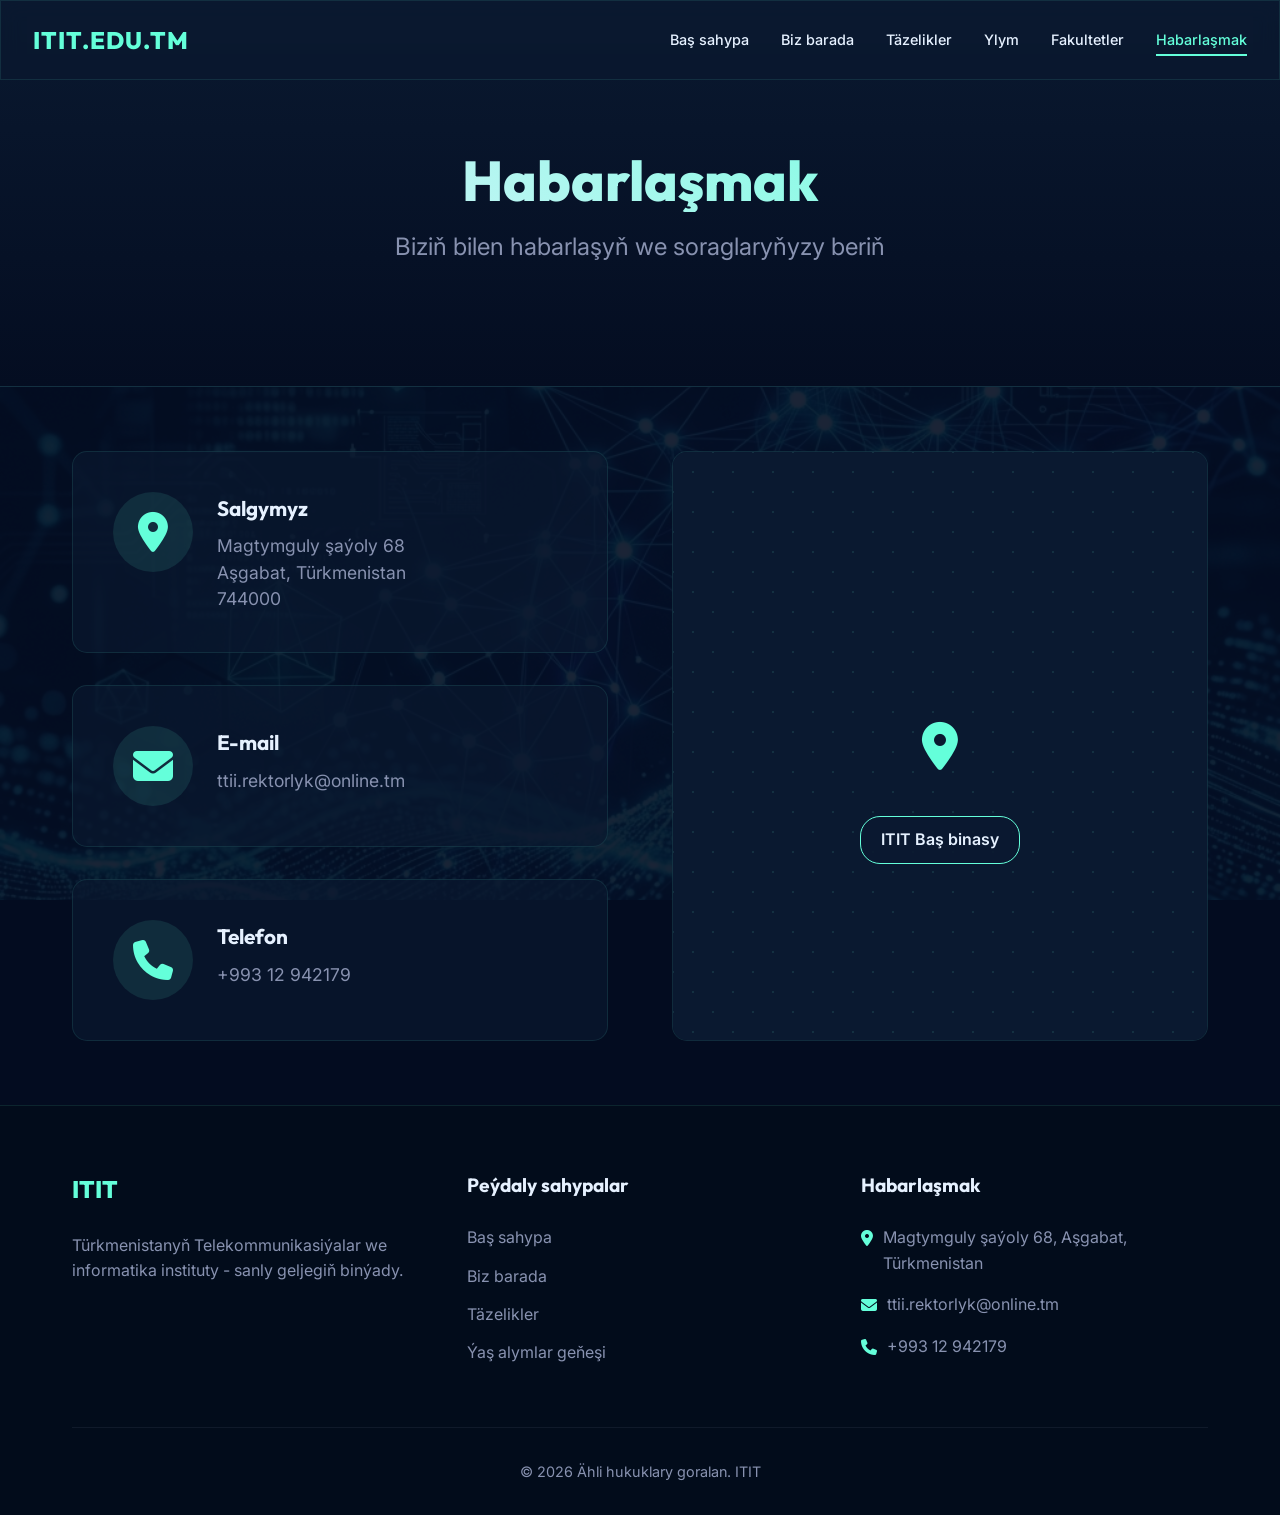
==== contact.html @ 38e07b07 "first commit ttweii" ====
<!DOCTYPE html>
<html lang="tk">
<head>
    <meta charset="UTF-8">
    <meta name="viewport" content="width=device-width, initial-scale=1.0">
    <meta name="description" content="Türkmenistanyň Telekommunikasiýalar we informatika instituty bilen habarlaşmak üçin maglumatlar.">
    <title>Habarlaşmak | ITIT</title>
    <link rel="stylesheet" href="style.css">
    <link rel="stylesheet" href="https://cdnjs.cloudflare.com/ajax/libs/font-awesome/6.4.0/css/all.min.css">
    <style>
        .page-header {
            padding: 150px 0 80px;
            text-align: center;
            background: linear-gradient(to bottom, var(--bg-secondary), var(--bg-primary));
            border-bottom: 1px solid var(--glass-border);
        }

        .contact-section {
            padding: 4rem 0;
            background-image: url('images/tech-bg.png');
            background-size: cover;
            background-attachment: fixed;
            position: relative;
        }

        .contact-overlay {
            position: absolute;
            top: 0;
            left: 0;
            width: 100%;
            height: 100%;
            background: rgba(4, 13, 33, 0.9);
        }

        .contact-container {
            display: grid;
            grid-template-columns: 1fr 1fr;
            gap: 4rem;
            position: relative;
            z-index: 1;
        }

        .contact-info-cards {
            display: flex;
            flex-direction: column;
            gap: 2rem;
        }

        .contact-card {
            background: var(--glass-bg);
            border: 1px solid var(--glass-border);
            padding: 2.5rem;
            border-radius: 15px;
            display: flex;
            align-items: flex-start;
            gap: 1.5rem;
            transition: transform 0.3s ease;
        }

        .contact-card:hover {
            transform: translateY(-5px);
            box-shadow: 0 10px 30px rgba(0, 0, 0, 0.3);
            border-color: rgba(100, 255, 218, 0.3);
        }

        .contact-icon {
            font-size: 2.5rem;
            color: var(--accent-cyan);
            background: rgba(100, 255, 218, 0.1);
            width: 80px;
            height: 80px;
            display: flex;
            align-items: center;
            justify-content: center;
            border-radius: 50%;
            flex-shrink: 0;
        }

        .contact-details h3 {
            font-size: 1.3rem;
            margin-bottom: 0.5rem;
            color: var(--text-primary);
        }

        .contact-details p, .contact-details a {
            color: var(--text-secondary);
            font-size: 1.1rem;
            line-height: 1.5;
            transition: color 0.3s ease;
        }

        .contact-details a:hover {
            color: var(--accent-cyan);
        }

        .map-container {
            background: var(--glass-bg);
            border: 1px solid var(--glass-border);
            border-radius: 15px;
            overflow: hidden;
            height: 100%;
            min-height: 400px;
            position: relative;
        }

        /* Abstract map styling since we can't easily embed a real map without API keys/iframes that might break */
        .abstract-map {
            width: 100%;
            height: 100%;
            background: #0a1930;
            background-image: 
                radial-gradient(rgba(100, 255, 218, 0.1) 1px, transparent 1px),
                radial-gradient(rgba(100, 255, 218, 0.1) 1px, transparent 1px);
            background-size: 40px 40px;
            background-position: 0 0, 20px 20px;
            position: relative;
            display: flex;
            align-items: center;
            justify-content: center;
        }

        .map-marker {
            position: absolute;
            color: var(--accent-cyan);
            font-size: 3rem;
            animation: pulse 2s infinite;
        }

        @keyframes pulse {
            0% { transform: scale(1); opacity: 1; }
            50% { transform: scale(1.2); opacity: 0.7; }
            100% { transform: scale(1); opacity: 1; }
        }

        .map-ripple {
            position: absolute;
            width: 100px;
            height: 100px;
            border: 2px solid var(--accent-cyan);
            border-radius: 50%;
            animation: ripple 2s infinite;
            opacity: 0;
        }

        @keyframes ripple {
            0% { width: 0; height: 0; opacity: 0.5; }
            100% { width: 200px; height: 200px; opacity: 0; }
        }

        .map-label {
            position: absolute;
            bottom: 30%;
            background: rgba(10, 25, 48, 0.9);
            padding: 10px 20px;
            border-radius: 20px;
            border: 1px solid var(--accent-cyan);
            color: var(--text-primary);
            font-weight: 600;
        }

        @media (max-width: 968px) {
            .contact-container {
                grid-template-columns: 1fr;
            }
            .map-container {
                height: 400px;
            }
        }
    </style>
</head>
<body>
    <!-- Header -->
    <header class="glass">
        <div class="nav-container">
            <a href="index.html" class="logo">ITIT.EDU.TM</a>
            
            <nav>
                <ul class="nav-links">
                    <li><a href="index.html">Baş sahypa</a></li>
                    <li><a href="about.html">Biz barada</a></li>
                    <li><a href="news.html">Täzelikler</a></li>
                    <li><a href="science.html">Ylym</a></li>
                    <li><a href="faculties.html">Fakultetler</a></li>
                    <li><a href="contact.html" class="active">Habarlaşmak</a></li>
                </ul>
            </nav>

            <button class="hamburger">
                <span class="bar"></span>
                <span class="bar"></span>
                <span class="bar"></span>
            </button>
        </div>
    </header>

    <!-- Page Header -->
    <div class="page-header">
        <div class="container">
            <h1 class="hero-title" style="font-size: 3.5rem; margin-bottom: 1rem; animation-delay: 0.2s;">Habarlaşmak</h1>
            <p class="hero-subtitle" style="animation-delay: 0.4s;">Biziň bilen habarlaşyň we soraglaryňyzy beriň</p>
        </div>
    </div>

    <!-- Main Content -->
    <section class="contact-section">
        <div class="contact-overlay"></div>
        <div class="container">
            <div class="contact-container">
                
                <div class="contact-info-cards">
                    <div class="contact-card reveal">
                        <div class="contact-icon">
                            <i class="fa-solid fa-location-dot"></i>
                        </div>
                        <div class="contact-details">
                            <h3>Salgymyz</h3>
                            <p>Magtymguly şaýoly 68<br>Aşgabat, Türkmenistan<br>744000</p>
                        </div>
                    </div>

                    <div class="contact-card reveal" style="transition-delay: 0.1s;">
                        <div class="contact-icon">
                            <i class="fa-solid fa-envelope"></i>
                        </div>
                        <div class="contact-details">
                            <h3>E-mail</h3>
                            <a href="mailto:ttii.rektorlyk@online.tm">ttii.rektorlyk@online.tm</a>
                        </div>
                    </div>

                    <div class="contact-card reveal" style="transition-delay: 0.2s;">
                        <div class="contact-icon">
                            <i class="fa-solid fa-phone"></i>
                        </div>
                        <div class="contact-details">
                            <h3>Telefon</h3>
                            <a href="tel:+99312942179">+993 12 942179</a>
                        </div>
                    </div>
                </div>

                <div class="map-container reveal-right">
                    <div class="abstract-map">
                        <div class="map-ripple"></div>
                        <i class="fa-solid fa-location-dot map-marker"></i>
                        <div class="map-label">ITIT Baş binasy</div>
                    </div>
                </div>

            </div>
        </div>
    </section>

    <!-- Footer -->
    <footer>
        <div class="container">
            <div class="footer-content">
                <div class="footer-col">
                    <h3 style="color: var(--accent-cyan); font-family: 'Outfit', sans-serif; font-size: 1.5rem; font-weight: 800;">ITIT</h3>
                    <p style="color: var(--text-secondary); margin-top: 1rem;">Türkmenistanyň Telekommunikasiýalar we informatika instituty - sanly geljegiň binýady.</p>
                </div>
                
                <div class="footer-col">
                    <h3>Peýdaly sahypalar</h3>
                    <ul class="footer-links">
                        <li><a href="index.html">Baş sahypa</a></li>
                        <li><a href="about.html">Biz barada</a></li>
                        <li><a href="news.html">Täzelikler</a></li>
                        <li><a href="science.html">Ýaş alymlar geňeşi</a></li>
                    </ul>
                </div>
                
                <div class="footer-col">
                    <h3>Habarlaşmak</h3>
                    <ul class="contact-info footer-links">
                        <li>
                            <i class="fa-solid fa-location-dot"></i>
                            <span>Magtymguly şaýoly 68, Aşgabat, Türkmenistan</span>
                        </li>
                        <li>
                            <i class="fa-solid fa-envelope"></i>
                            <a href="mailto:ttii.rektorlyk@online.tm">ttii.rektorlyk@online.tm</a>
                        </li>
                        <li>
                            <i class="fa-solid fa-phone"></i>
                            <a href="tel:+99312942179">+993 12 942179</a>
                        </li>
                    </ul>
                </div>
            </div>
            
            <div class="footer-bottom">
                <p>&copy; <script>document.write(new Date().getFullYear())</script> Ähli hukuklary goralan. ITIT</p>
            </div>
        </div>
    </footer>

    <script src="script.js"></script>
</body>
</html>
---- style.css ----
@import url('https://fonts.googleapis.com/css2?family=Inter:wght@300;400;500;600;700&family=Outfit:wght@400;600;800&display=swap');

:root {
    --bg-primary: #040d21;
    --bg-secondary: #0a1930;
    --text-primary: #e6f1ff;
    --text-secondary: #8892b0;
    --accent-cyan: #64ffda;
    --accent-blue: #0070f3;
    --glass-bg: rgba(10, 25, 48, 0.7);
    --glass-border: rgba(100, 255, 218, 0.1);
    --nav-height: 80px;
}

* {
    margin: 0;
    padding: 0;
    box-sizing: border-box;
}

html {
    scroll-behavior: smooth;
    overflow-x: hidden;
}

body {
    font-family: 'Inter', sans-serif;
    background-color: var(--bg-primary);
    color: var(--text-primary);
    line-height: 1.6;
    overflow-x: hidden;
}

h1, h2, h3, h4, h5, h6 {
    font-family: 'Outfit', sans-serif;
    color: var(--text-primary);
}

a {
    text-decoration: none;
    color: inherit;
    transition: color 0.3s ease;
}

/* Glassmorphism utility */
.glass {
    background: var(--glass-bg);
    backdrop-filter: blur(10px);
    -webkit-backdrop-filter: blur(10px);
    border: 1px solid var(--glass-border);
}

/* Navigation */
header {
    position: fixed;
    top: 0;
    width: 100%;
    height: var(--nav-height);
    z-index: 1000;
    transition: transform 0.3s ease, background 0.3s ease;
}

header.scrolled {
    background: rgba(4, 13, 33, 0.9);
    backdrop-filter: blur(10px);
    box-shadow: 0 4px 30px rgba(0, 0, 0, 0.5);
}

.nav-container {
    max-width: 1400px;
    margin: 0 auto;
    padding: 0 2rem;
    height: 100%;
    display: flex;
    justify-content: space-between;
    align-items: center;
}

.logo {
    font-family: 'Outfit', sans-serif;
    font-size: 1.5rem;
    font-weight: 800;
    color: var(--accent-cyan);
    letter-spacing: 1px;
}

.nav-links {
    display: flex;
    gap: 2rem;
    list-style: none;
}

.nav-links li a {
    font-size: 0.9rem;
    font-weight: 500;
    position: relative;
    padding: 0.5rem 0;
}

.nav-links li a::after {
    content: '';
    position: absolute;
    bottom: 0;
    left: 0;
    width: 0;
    height: 2px;
    background-color: var(--accent-cyan);
    transition: width 0.3s ease;
}

.nav-links li a:hover::after,
.nav-links li a.active::after {
    width: 100%;
}

.nav-links li a:hover,
.nav-links li a.active {
    color: var(--accent-cyan);
}

/* Hamburger Menu */
.hamburger {
    display: none;
    cursor: pointer;
    background: none;
    border: none;
}

.bar {
    display: block;
    width: 25px;
    height: 3px;
    margin: 5px auto;
    transition: all 0.3s ease-in-out;
    background-color: var(--text-primary);
}

/* Hero Section */
.hero {
    height: 100vh;
    display: flex;
    align-items: center;
    justify-content: center;
    position: relative;
    overflow: hidden;
}

.hero-bg {
    position: absolute;
    top: 0;
    left: 0;
    width: 100%;
    height: 100%;
    background-image: url('images/hero-campus.png');
    background-size: cover;
    background-position: center;
    z-index: -2;
    transform: scale(1.1);
    animation: slowZoom 20s infinite alternate linear;
}

.hero-overlay {
    position: absolute;
    top: 0;
    left: 0;
    width: 100%;
    height: 100%;
    background: linear-gradient(to bottom, rgba(4, 13, 33, 0.8), rgba(4, 13, 33, 0.4), rgba(4, 13, 33, 0.9));
    z-index: -1;
}

.hero-content {
    text-align: center;
    max-width: 900px;
    padding: 0 2rem;
    z-index: 1;
}

.hero-title {
    font-size: clamp(2.5rem, 5vw, 5rem);
    font-weight: 800;
    line-height: 1.1;
    margin-bottom: 1.5rem;
    background: linear-gradient(45deg, var(--text-primary), var(--accent-cyan));
    -webkit-background-clip: text;
    -webkit-text-fill-color: transparent;
    opacity: 0;
    transform: translateY(30px);
    animation: fadeInUp 1s ease forwards 0.5s;
}

.hero-subtitle {
    font-size: clamp(1rem, 2vw, 1.5rem);
    color: var(--text-secondary);
    margin-bottom: 2.5rem;
    opacity: 0;
    transform: translateY(30px);
    animation: fadeInUp 1s ease forwards 0.8s;
}

.btn {
    display: inline-block;
    padding: 1rem 2.5rem;
    font-size: 1rem;
    font-family: 'Outfit', sans-serif;
    font-weight: 600;
    text-transform: uppercase;
    letter-spacing: 1px;
    border-radius: 5px;
    cursor: pointer;
    transition: all 0.3s ease;
    opacity: 0;
    transform: translateY(30px);
    animation: fadeInUp 1s ease forwards 1.1s;
}

.btn-primary {
    background-color: transparent;
    color: var(--accent-cyan);
    border: 1px solid var(--accent-cyan);
    position: relative;
    overflow: hidden;
    z-index: 1;
}

.btn-primary::before {
    content: '';
    position: absolute;
    top: 0;
    left: -100%;
    width: 100%;
    height: 100%;
    background-color: rgba(100, 255, 218, 0.1);
    transition: left 0.3s ease;
    z-index: -1;
}

.btn-primary:hover::before {
    left: 0;
}

.btn-primary:hover {
    box-shadow: 0 0 20px rgba(100, 255, 218, 0.4);
}

/* Sections General */
section {
    padding: 100px 0;
    position: relative;
}

.container {
    max-width: 1200px;
    margin: 0 auto;
    padding: 0 2rem;
}

.section-title {
    font-size: 2.5rem;
    margin-bottom: 3rem;
    position: relative;
    display: inline-block;
    color: var(--text-primary);
}

.section-title::after {
    content: '';
    position: absolute;
    bottom: -10px;
    left: 0;
    width: 50%;
    height: 3px;
    background-color: var(--accent-cyan);
}

/* Stats Section */
.stats-section {
    background-color: var(--bg-secondary);
    padding: 4rem 0;
    position: relative;
}

.stats-grid {
    display: grid;
    grid-template-columns: repeat(auto-fit, minmax(200px, 1fr));
    gap: 2rem;
    text-align: center;
}

.stat-item {
    padding: 2rem;
    border-radius: 10px;
    transition: transform 0.3s ease;
}

.stat-item:hover {
    transform: translateY(-10px);
}

.stat-number {
    font-size: 3rem;
    font-weight: 800;
    color: var(--accent-cyan);
    margin-bottom: 0.5rem;
    font-family: 'Outfit', sans-serif;
}

.stat-label {
    color: var(--text-secondary);
    font-size: 1.1rem;
}

/* About Section */
.about-section {
    position: relative;
}

.about-content {
    display: grid;
    grid-template-columns: 1fr 1fr;
    gap: 4rem;
    align-items: center;
}

.about-text p {
    color: var(--text-secondary);
    margin-bottom: 1.5rem;
    font-size: 1.1rem;
}

.about-image-wrapper {
    position: relative;
    border-radius: 10px;
    overflow: hidden;
}

.about-image-wrapper::after {
    content: '';
    position: absolute;
    top: 0;
    left: 0;
    width: 100%;
    height: 100%;
    background: var(--accent-cyan);
    opacity: 0.2;
    transition: opacity 0.3s ease;
}

.about-image-wrapper:hover::after {
    opacity: 0;
}

.about-image {
    width: 100%;
    height: auto;
    display: block;
    border-radius: 10px;
    transition: transform 0.5s ease;
}

.about-image-wrapper:hover .about-image {
    transform: scale(1.05);
}

/* Faculties Section */
.faculties-section {
    background-color: var(--bg-secondary);
    background-image: url('images/tech-bg.png');
    background-size: cover;
    background-attachment: fixed;
    position: relative;
}

.faculties-overlay {
    position: absolute;
    top: 0;
    left: 0;
    width: 100%;
    height: 100%;
    background: rgba(4, 13, 33, 0.85);
}

.faculties-grid {
    display: grid;
    grid-template-columns: repeat(auto-fit, minmax(300px, 1fr));
    gap: 2rem;
    position: relative;
    z-index: 1;
}

.faculty-card {
    padding: 2rem;
    border-radius: 15px;
    transition: all 0.4s ease;
    cursor: pointer;
    overflow: hidden;
    position: relative;
}

.faculty-card::before {
    content: '';
    position: absolute;
    top: 0;
    left: -100%;
    width: 100%;
    height: 2px;
    background: var(--accent-cyan);
    transition: left 0.4s ease;
}

.faculty-card:hover::before {
    left: 0;
}

.faculty-card:hover {
    transform: translateY(-10px);
    box-shadow: 0 10px 30px rgba(0, 0, 0, 0.5);
    background: rgba(10, 25, 48, 0.9);
}

.faculty-icon {
    font-size: 2.5rem;
    color: var(--accent-cyan);
    margin-bottom: 1.5rem;
}

.faculty-title {
    font-size: 1.3rem;
    margin-bottom: 1rem;
}

.faculty-desc {
    color: var(--text-secondary);
    font-size: 0.95rem;
}

/* News Section */
.news-grid {
    display: grid;
    grid-template-columns: repeat(auto-fit, minmax(320px, 1fr));
    gap: 2.5rem;
}

.news-card {
    border-radius: 15px;
    overflow: hidden;
    transition: all 0.3s ease;
    display: flex;
    flex-direction: column;
}

.news-card:hover {
    transform: translateY(-5px);
    box-shadow: 0 10px 30px rgba(0, 0, 0, 0.3);
}

.news-img-wrapper {
    height: 200px;
    overflow: hidden;
    background-color: var(--bg-secondary);
}

.news-img {
    width: 100%;
    height: 100%;
    object-fit: cover;
    transition: transform 0.5s ease;
    opacity: 0.7;
}

.news-card:hover .news-img {
    transform: scale(1.1);
    opacity: 1;
}

.news-content {
    padding: 1.5rem;
    flex-grow: 1;
    display: flex;
    flex-direction: column;
}

.news-date {
    color: var(--accent-cyan);
    font-size: 0.85rem;
    font-family: 'Outfit', sans-serif;
    margin-bottom: 0.5rem;
}

.news-title {
    font-size: 1.2rem;
    margin-bottom: 1rem;
    line-height: 1.4;
}

.news-excerpt {
    color: var(--text-secondary);
    font-size: 0.9rem;
    margin-bottom: 1.5rem;
    flex-grow: 1;
}

.news-link {
    color: var(--accent-cyan);
    font-weight: 500;
    font-size: 0.9rem;
    display: inline-flex;
    align-items: center;
    gap: 5px;
    transition: gap 0.3s ease;
}

.news-link:hover {
    gap: 10px;
}

/* Footer */
footer {
    background-color: #020c1b;
    padding: 4rem 0 2rem;
    border-top: 1px solid rgba(100, 255, 218, 0.1);
}

.footer-content {
    display: grid;
    grid-template-columns: repeat(auto-fit, minmax(250px, 1fr));
    gap: 3rem;
    margin-bottom: 3rem;
}

.footer-col h3 {
    color: var(--text-primary);
    font-size: 1.2rem;
    margin-bottom: 1.5rem;
}

.footer-links {
    list-style: none;
}

.footer-links li {
    margin-bottom: 0.8rem;
}

.footer-links a {
    color: var(--text-secondary);
    transition: color 0.3s ease;
}

.footer-links a:hover {
    color: var(--accent-cyan);
}

.contact-info li {
    color: var(--text-secondary);
    margin-bottom: 1rem;
    display: flex;
    align-items: flex-start;
    gap: 10px;
}

.contact-info i {
    color: var(--accent-cyan);
    margin-top: 5px;
}

.footer-bottom {
    text-align: center;
    padding-top: 2rem;
    border-top: 1px solid rgba(136, 146, 176, 0.1);
    color: var(--text-secondary);
    font-size: 0.9rem;
}

/* Animations */
@keyframes fadeInUp {
    to {
        opacity: 1;
        transform: translateY(0);
    }
}

@keyframes slowZoom {
    0% { transform: scale(1); }
    100% { transform: scale(1.1); }
}

/* Utility classes for JS scroll animations */
.reveal {
    opacity: 0;
    transform: translateY(50px);
    transition: all 0.8s ease-out;
}

.reveal.active {
    opacity: 1;
    transform: translateY(0);
}

.reveal-left {
    opacity: 0;
    transform: translateX(-50px);
    transition: all 0.8s ease-out;
}

.reveal-left.active {
    opacity: 1;
    transform: translateX(0);
}

.reveal-right {
    opacity: 0;
    transform: translateX(50px);
    transition: all 0.8s ease-out;
}

.reveal-right.active {
    opacity: 1;
    transform: translateX(0);
}

/* Responsive */
@media (max-width: 968px) {
    .about-content {
        grid-template-columns: 1fr;
    }
    
    .hero-title {
        font-size: 3rem;
    }
}

@media (max-width: 768px) {
    .hamburger {
        display: block;
        z-index: 1001;
    }

    .hamburger.active .bar:nth-child(2) { opacity: 0; }
    .hamburger.active .bar:nth-child(1) { transform: translateY(8px) rotate(45deg); }
    .hamburger.active .bar:nth-child(3) { transform: translateY(-8px) rotate(-45deg); }

    .nav-links {
        position: fixed;
        left: -100%;
        top: 0;
        gap: 0;
        flex-direction: column;
        background-color: var(--bg-primary);
        width: 100%;
        height: 100vh;
        text-align: center;
        transition: 0.3s;
        justify-content: center;
        padding-top: var(--nav-height);
    }

    .nav-links.active {
        left: 0;
    }

    .nav-links li {
        margin: 1.5rem 0;
    }
    
    .nav-links li a {
        font-size: 1.2rem;
    }
}
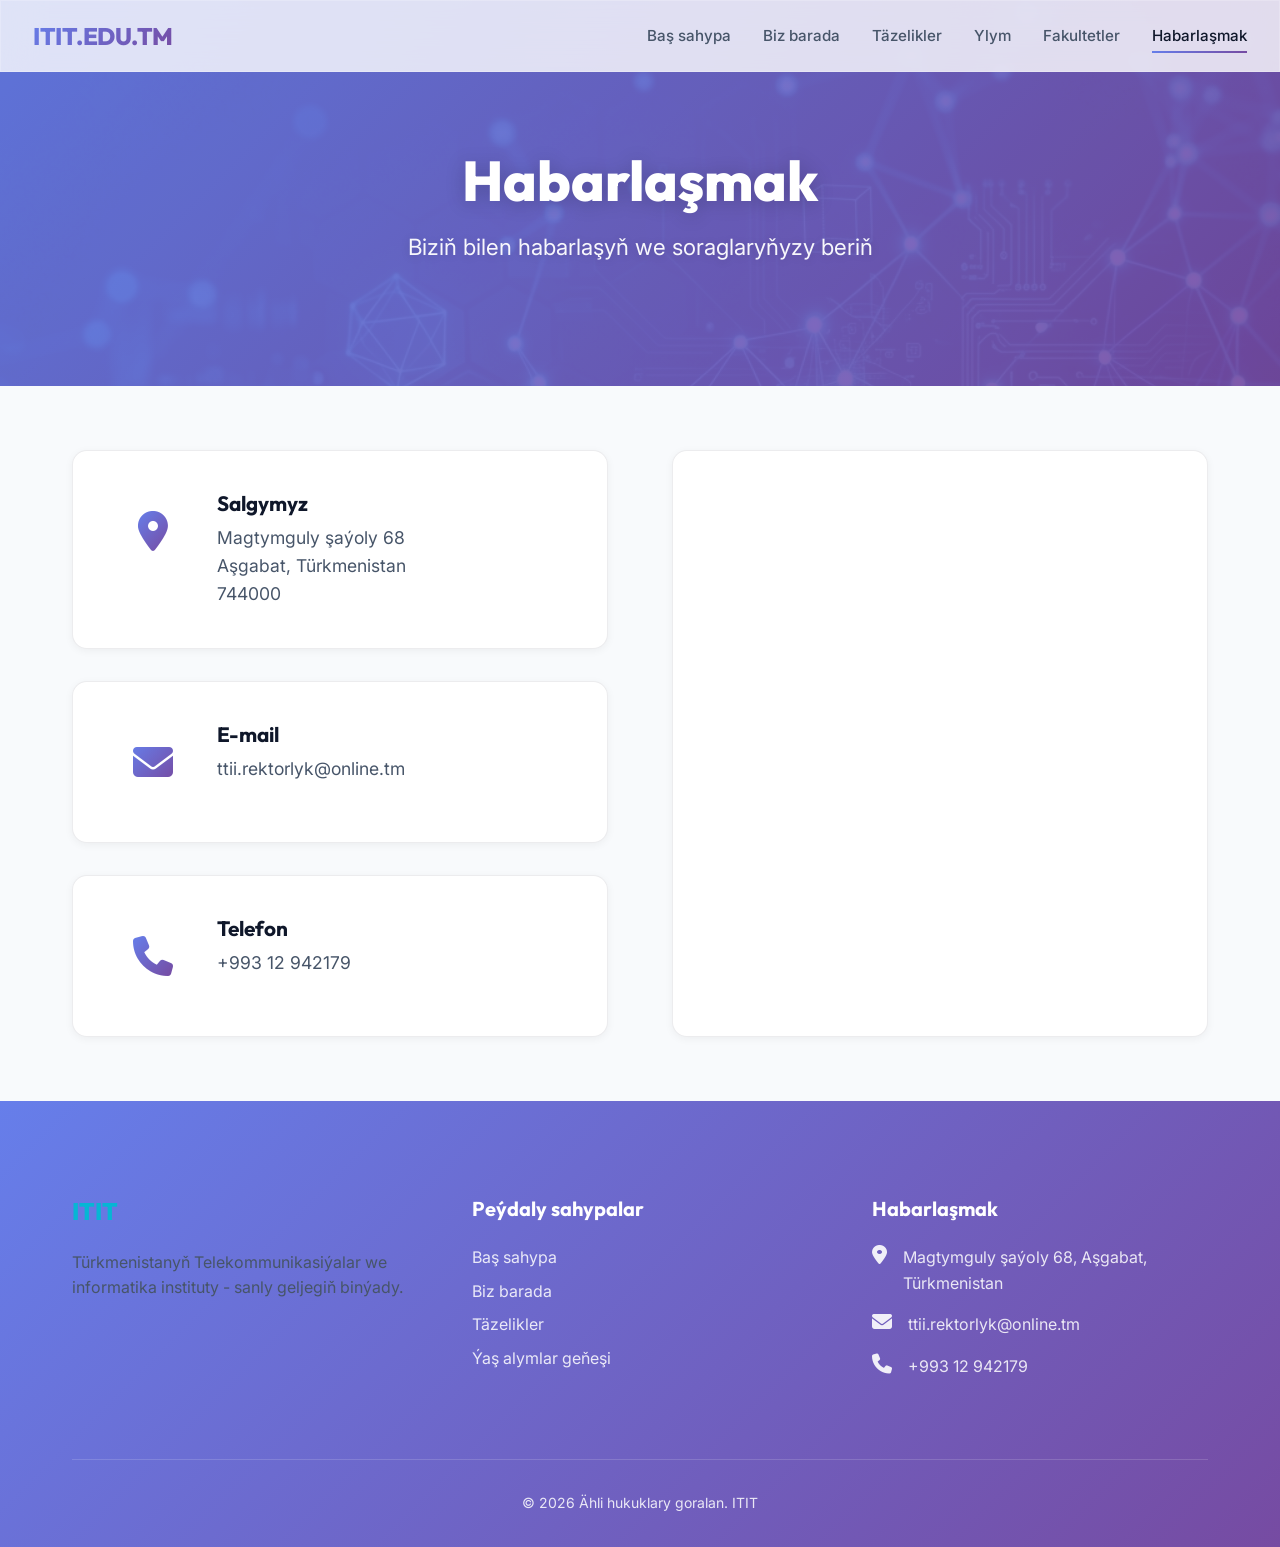
==== commit 1a74608c: "design changed" ====
--- a/contact.html
+++ b/contact.html
@@ -8,28 +8,14 @@
     <link rel="stylesheet" href="style.css">
     <link rel="stylesheet" href="https://cdnjs.cloudflare.com/ajax/libs/font-awesome/6.4.0/css/all.min.css">
     <style>
-        .page-header {
-            padding: 150px 0 80px;
-            text-align: center;
-            background: linear-gradient(to bottom, var(--bg-secondary), var(--bg-primary));
-            border-bottom: 1px solid var(--glass-border);
-        }
-
         .contact-section {
             padding: 4rem 0;
-            background-image: url('images/tech-bg.png');
-            background-size: cover;
-            background-attachment: fixed;
+            background: var(--bg-secondary);
             position: relative;
         }
 
         .contact-overlay {
-            position: absolute;
-            top: 0;
-            left: 0;
-            width: 100%;
-            height: 100%;
-            background: rgba(4, 13, 33, 0.9);
+            display: none;
         }
 
         .contact-container {
@@ -47,26 +33,29 @@
         }
 
         .contact-card {
-            background: var(--glass-bg);
-            border: 1px solid var(--glass-border);
+            background: white;
+            border: 1px solid rgba(15, 23, 42, 0.08);
             padding: 2.5rem;
             border-radius: 15px;
             display: flex;
             align-items: flex-start;
             gap: 1.5rem;
-            transition: transform 0.3s ease;
+            transition: all 0.3s ease;
+            box-shadow: 0 2px 8px rgba(0, 0, 0, 0.05);
         }
 
         .contact-card:hover {
             transform: translateY(-5px);
-            box-shadow: 0 10px 30px rgba(0, 0, 0, 0.3);
-            border-color: rgba(100, 255, 218, 0.3);
+            box-shadow: 0 10px 25px rgba(0, 0, 0, 0.1);
+            border-color: rgba(102, 126, 234, 0.3);
         }
 
         .contact-icon {
             font-size: 2.5rem;
-            color: var(--accent-cyan);
-            background: rgba(100, 255, 218, 0.1);
+            background: var(--gradient-primary);
+            -webkit-background-clip: text;
+            -webkit-text-fill-color: transparent;
+            background-clip: text;
             width: 80px;
             height: 80px;
             display: flex;
@@ -74,6 +63,15 @@
             justify-content: center;
             border-radius: 50%;
             flex-shrink: 0;
+            background-color: rgba(102, 126, 234, 0.1);
+            background-image: none;
+        }
+
+        .contact-icon i {
+            background: var(--gradient-primary);
+            -webkit-background-clip: text;
+            -webkit-text-fill-color: transparent;
+            background-clip: text;
         }
 
         .contact-details h3 {
@@ -85,77 +83,23 @@
         .contact-details p, .contact-details a {
             color: var(--text-secondary);
             font-size: 1.1rem;
-            line-height: 1.5;
+            line-height: 1.6;
             transition: color 0.3s ease;
         }
 
         .contact-details a:hover {
-            color: var(--accent-cyan);
+            color: var(--accent-blue);
         }
 
         .map-container {
-            background: var(--glass-bg);
-            border: 1px solid var(--glass-border);
+            background: white;
+            border: 1px solid rgba(15, 23, 42, 0.08);
             border-radius: 15px;
             overflow: hidden;
             height: 100%;
-            min-height: 400px;
+            min-height: 500px;
             position: relative;
-        }
-
-        /* Abstract map styling since we can't easily embed a real map without API keys/iframes that might break */
-        .abstract-map {
-            width: 100%;
-            height: 100%;
-            background: #0a1930;
-            background-image: 
-                radial-gradient(rgba(100, 255, 218, 0.1) 1px, transparent 1px),
-                radial-gradient(rgba(100, 255, 218, 0.1) 1px, transparent 1px);
-            background-size: 40px 40px;
-            background-position: 0 0, 20px 20px;
-            position: relative;
-            display: flex;
-            align-items: center;
-            justify-content: center;
-        }
-
-        .map-marker {
-            position: absolute;
-            color: var(--accent-cyan);
-            font-size: 3rem;
-            animation: pulse 2s infinite;
-        }
-
-        @keyframes pulse {
-            0% { transform: scale(1); opacity: 1; }
-            50% { transform: scale(1.2); opacity: 0.7; }
-            100% { transform: scale(1); opacity: 1; }
-        }
-
-        .map-ripple {
-            position: absolute;
-            width: 100px;
-            height: 100px;
-            border: 2px solid var(--accent-cyan);
-            border-radius: 50%;
-            animation: ripple 2s infinite;
-            opacity: 0;
-        }
-
-        @keyframes ripple {
-            0% { width: 0; height: 0; opacity: 0.5; }
-            100% { width: 200px; height: 200px; opacity: 0; }
-        }
-
-        .map-label {
-            position: absolute;
-            bottom: 30%;
-            background: rgba(10, 25, 48, 0.9);
-            padding: 10px 20px;
-            border-radius: 20px;
-            border: 1px solid var(--accent-cyan);
-            color: var(--text-primary);
-            font-weight: 600;
+            box-shadow: 0 2px 8px rgba(0, 0, 0, 0.05);
         }
 
         @media (max-width: 968px) {
@@ -164,6 +108,7 @@
             }
             .map-container {
                 height: 400px;
+                min-height: 400px;
             }
         }
     </style>
@@ -240,11 +185,16 @@
                 </div>
 
                 <div class="map-container reveal-right">
-                    <div class="abstract-map">
-                        <div class="map-ripple"></div>
-                        <i class="fa-solid fa-location-dot map-marker"></i>
-                        <div class="map-label">ITIT Baş binasy</div>
-                    </div>
+                    <iframe 
+                        src="https://www.google.com/maps/embed?pb=!1m18!1m12!1m3!1d3148.8361672891637!2d58.37763731531766!3d37.92708797973918!2m3!1f0!2f0!3f0!3m2!1i1024!2i768!4f13.1!3m3!1m2!1s0x3f700103c79194e9%3A0x7d6e5c5d5e5e5e5e!2sMagtymguly%20Avenue%2C%20Ashgabat%2C%20Turkmenistan!5e0!3m2!1sen!2s!4v1234567890123!5m2!1sen!2s" 
+                        width="100%" 
+                        height="100%" 
+                        style="border:0; border-radius: 15px;" 
+                        allowfullscreen="" 
+                        loading="lazy" 
+                        referrerpolicy="no-referrer-when-downgrade"
+                        title="ITIT Location Map">
+                    </iframe>
                 </div>
 
             </div>
--- a/style.css
+++ b/style.css
@@ -1,17 +1,115 @@
-@import url('https://fonts.googleapis.com/css2?family=Inter:wght@300;400;500;600;700&family=Outfit:wght@400;600;800&display=swap');
-
+/* ===================================
+   Modern Light Theme Design
+   itit.edu.tm Redesign
+   =================================== */
+
+/* Import Modern Fonts */
+@import url('https://fonts.googleapis.com/css2?family=Outfit:wght@400;500;600;700;800&family=Inter:wght@300;400;500;600;700&display=swap');
+
+/* ===================================
+   CSS Variables - Design System
+   Senior Developer Standards
+   =================================== */
 :root {
-    --bg-primary: #040d21;
-    --bg-secondary: #0a1930;
-    --text-primary: #e6f1ff;
-    --text-secondary: #8892b0;
-    --accent-cyan: #64ffda;
-    --accent-blue: #0070f3;
-    --glass-bg: rgba(10, 25, 48, 0.7);
-    --glass-border: rgba(100, 255, 218, 0.1);
-    --nav-height: 80px;
-}
-
+    /* Color Palette - Light Theme */
+    --bg-primary: #ffffff;
+    --bg-secondary: #f8fafc;
+    --bg-tertiary: #f1f5f9;
+    --bg-accent: #fafafa;
+    
+    /* Text Colors */
+    --text-primary: #0f172a;
+    --text-secondary: #475569;
+    --text-tertiary: #64748b;
+    --text-muted: #94a3b8;
+    
+    /* Brand Colors */
+    --brand-primary: #667eea;
+    --brand-secondary: #764ba2;
+    --brand-accent: #f093fb;
+    
+    /* Accent Colors */
+    --accent-blue: #3b82f6;
+    --accent-blue-light: #60a5fa;
+    --accent-blue-dark: #2563eb;
+    --accent-cyan: #06b6d4;
+    --accent-purple: #8b5cf6;
+    --accent-pink: #ec4899;
+    --accent-indigo: #6366f1;
+    
+    /* Semantic Colors */
+    --success: #10b981;
+    --warning: #f59e0b;
+    --error: #ef4444;
+    --info: #3b82f6;
+    
+    /* Gradient System */
+    --gradient-primary: linear-gradient(135deg, #667eea 0%, #764ba2 100%);
+    --gradient-secondary: linear-gradient(135deg, #f093fb 0%, #f5576c 100%);
+    --gradient-blue: linear-gradient(135deg, #4facfe 0%, #00f2fe 100%);
+    --gradient-green: linear-gradient(135deg, #43e97b 0%, #38f9d7 100%);
+    --gradient-purple: linear-gradient(135deg, #a8edea 0%, #fed6e3 100%);
+    --gradient-sunset: linear-gradient(135deg, #fa709a 0%, #fee140 100%);
+    
+    /* Shadow System */
+    --shadow-xs: 0 1px 2px 0 rgba(0, 0, 0, 0.05);
+    --shadow-sm: 0 2px 4px 0 rgba(0, 0, 0, 0.06);
+    --shadow-md: 0 4px 8px -1px rgba(0, 0, 0, 0.1), 0 2px 4px -1px rgba(0, 0, 0, 0.06);
+    --shadow-lg: 0 10px 20px -3px rgba(0, 0, 0, 0.1), 0 4px 8px -2px rgba(0, 0, 0, 0.05);
+    --shadow-xl: 0 20px 30px -5px rgba(0, 0, 0, 0.12), 0 10px 15px -3px rgba(0, 0, 0, 0.08);
+    --shadow-2xl: 0 25px 60px -12px rgba(0, 0, 0, 0.25);
+    --shadow-inner: inset 0 2px 4px 0 rgba(0, 0, 0, 0.06);
+    
+    /* Border Radius System */
+    --radius-xs: 0.25rem;
+    --radius-sm: 0.375rem;
+    --radius-md: 0.5rem;
+    --radius-lg: 0.75rem;
+    --radius-xl: 1rem;
+    --radius-2xl: 1.5rem;
+    --radius-3xl: 2rem;
+    --radius-full: 9999px;
+    
+    /* Spacing System */
+    --space-xs: 0.25rem;
+    --space-sm: 0.5rem;
+    --space-md: 1rem;
+    --space-lg: 1.5rem;
+    --space-xl: 2rem;
+    --space-2xl: 3rem;
+    --space-3xl: 4rem;
+    --space-4xl: 6rem;
+    
+    /* Typography Scale */
+    --text-xs: 0.75rem;
+    --text-sm: 0.875rem;
+    --text-base: 1rem;
+    --text-lg: 1.125rem;
+    --text-xl: 1.25rem;
+    --text-2xl: 1.5rem;
+    --text-3xl: 1.875rem;
+    --text-4xl: 2.25rem;
+    --text-5xl: 3rem;
+    
+    /* Transitions & Animations */
+    --transition-fast: 150ms cubic-bezier(0.4, 0, 0.2, 1);
+    --transition-base: 300ms cubic-bezier(0.4, 0, 0.2, 1);
+    --transition-slow: 500ms cubic-bezier(0.4, 0, 0.2, 1);
+    --transition-bounce: 500ms cubic-bezier(0.68, -0.55, 0.265, 1.55);
+    
+    /* Z-Index System */
+    --z-dropdown: 1000;
+    --z-sticky: 1020;
+    --z-fixed: 1030;
+    --z-modal-backdrop: 1040;
+    --z-modal: 1050;
+    --z-popover: 1060;
+    --z-tooltip: 1070;
+}
+
+/* ===================================
+   Reset & Base Styles
+   =================================== */
 * {
     margin: 0;
     padding: 0;
@@ -20,57 +118,67 @@
 
 html {
     scroll-behavior: smooth;
-    overflow-x: hidden;
 }
 
 body {
-    font-family: 'Inter', sans-serif;
-    background-color: var(--bg-primary);
+    font-family: 'Inter', -apple-system, BlinkMacSystemFont, 'Segoe UI', sans-serif;
+    background: var(--bg-primary);
     color: var(--text-primary);
     line-height: 1.6;
     overflow-x: hidden;
 }
 
+/* ===================================
+   Typography
+   =================================== */
 h1, h2, h3, h4, h5, h6 {
     font-family: 'Outfit', sans-serif;
+    font-weight: 700;
+    line-height: 1.2;
     color: var(--text-primary);
 }
 
 a {
     text-decoration: none;
     color: inherit;
-    transition: color 0.3s ease;
-}
-
-/* Glassmorphism utility */
-.glass {
-    background: var(--glass-bg);
-    backdrop-filter: blur(10px);
-    -webkit-backdrop-filter: blur(10px);
-    border: 1px solid var(--glass-border);
-}
-
-/* Navigation */
+    transition: var(--transition-normal);
+}
+
+/* ===================================
+   Container & Grid
+   =================================== */
+.container {
+    max-width: 1200px;
+    margin: 0 auto;
+    padding: 0 2rem;
+}
+
+/* ===================================
+   Header & Navigation - Enhanced
+   =================================== */
 header {
     position: fixed;
     top: 0;
+    left: 0;
     width: 100%;
-    height: var(--nav-height);
-    z-index: 1000;
-    transition: transform 0.3s ease, background 0.3s ease;
+    z-index: var(--z-fixed);
+    background: rgba(255, 255, 255, 0.7);
+    backdrop-filter: blur(20px) saturate(180%);
+    -webkit-backdrop-filter: blur(20px) saturate(180%);
+    border-bottom: 1px solid rgba(15, 23, 42, 0.05);
+    transition: all var(--transition-base);
 }
 
 header.scrolled {
-    background: rgba(4, 13, 33, 0.9);
-    backdrop-filter: blur(10px);
-    box-shadow: 0 4px 30px rgba(0, 0, 0, 0.5);
+    background: rgba(255, 255, 255, 0.95);
+    box-shadow: var(--shadow-sm);
+    border-bottom-color: rgba(15, 23, 42, 0.1);
 }
 
 .nav-container {
     max-width: 1400px;
     margin: 0 auto;
-    padding: 0 2rem;
-    height: 100%;
+    padding: 1rem 2rem;
     display: flex;
     justify-content: space-between;
     align-items: center;
@@ -80,21 +188,32 @@
     font-family: 'Outfit', sans-serif;
     font-size: 1.5rem;
     font-weight: 800;
-    color: var(--accent-cyan);
-    letter-spacing: 1px;
+    background: var(--gradient-primary);
+    -webkit-background-clip: text;
+    -webkit-text-fill-color: transparent;
+    background-clip: text;
+    letter-spacing: -0.5px;
+    transition: var(--transition-normal);
+}
+
+.logo:hover {
+    transform: scale(1.05);
 }
 
 .nav-links {
     display: flex;
+    list-style: none;
     gap: 2rem;
-    list-style: none;
+    align-items: center;
 }
 
 .nav-links li a {
-    font-size: 0.9rem;
+    color: var(--text-secondary);
     font-weight: 500;
+    font-size: 0.95rem;
     position: relative;
     padding: 0.5rem 0;
+    transition: var(--transition-normal);
 }
 
 .nav-links li a::after {
@@ -104,8 +223,13 @@
     left: 0;
     width: 0;
     height: 2px;
-    background-color: var(--accent-cyan);
-    transition: width 0.3s ease;
+    background: var(--gradient-primary);
+    transition: var(--transition-normal);
+}
+
+.nav-links li a:hover,
+.nav-links li a.active {
+    color: var(--text-primary);
 }
 
 .nav-links li a:hover::after,
@@ -113,36 +237,48 @@
     width: 100%;
 }
 
-.nav-links li a:hover,
-.nav-links li a.active {
-    color: var(--accent-cyan);
-}
-
 /* Hamburger Menu */
 .hamburger {
     display: none;
-    cursor: pointer;
+    flex-direction: column;
+    gap: 5px;
     background: none;
     border: none;
-}
-
-.bar {
-    display: block;
+    cursor: pointer;
+    padding: 0.5rem;
+}
+
+.hamburger .bar {
     width: 25px;
-    height: 3px;
-    margin: 5px auto;
-    transition: all 0.3s ease-in-out;
-    background-color: var(--text-primary);
-}
-
-/* Hero Section */
+    height: 2px;
+    background: var(--text-primary);
+    transition: var(--transition-normal);
+    border-radius: var(--radius-full);
+}
+
+.hamburger.active .bar:nth-child(1) {
+    transform: translateY(7px) rotate(45deg);
+}
+
+.hamburger.active .bar:nth-child(2) {
+    opacity: 0;
+}
+
+.hamburger.active .bar:nth-child(3) {
+    transform: translateY(-7px) rotate(-45deg);
+}
+
+/* ===================================
+   Hero Section - Clean & Readable
+   =================================== */
 .hero {
-    height: 100vh;
+    position: relative;
+    min-height: 100vh;
     display: flex;
     align-items: center;
     justify-content: center;
-    position: relative;
     overflow: hidden;
+    background: linear-gradient(135deg, #667eea 0%, #764ba2 100%);
 }
 
 .hero-bg {
@@ -154,220 +290,284 @@
     background-image: url('images/hero-campus.png');
     background-size: cover;
     background-position: center;
-    z-index: -2;
-    transform: scale(1.1);
-    animation: slowZoom 20s infinite alternate linear;
+    opacity: 0.15;
+    animation: heroZoom 20s ease-in-out infinite alternate;
+}
+
+@keyframes heroZoom {
+    0% { transform: scale(1); }
+    100% { transform: scale(1.05); }
 }
 
 .hero-overlay {
-    position: absolute;
-    top: 0;
-    left: 0;
-    width: 100%;
-    height: 100%;
-    background: linear-gradient(to bottom, rgba(4, 13, 33, 0.8), rgba(4, 13, 33, 0.4), rgba(4, 13, 33, 0.9));
-    z-index: -1;
+    display: none;
+}
+
+/* Animated gradient orbs removed for cleaner look */
+.hero::before,
+.hero::after {
+    display: none;
+}
+
+@keyframes float {
+    0%, 100% { transform: translate(0, 0) scale(1); }
+    33% { transform: translate(30px, -30px) scale(1.1); }
+    66% { transform: translate(-20px, 20px) scale(0.9); }
 }
 
 .hero-content {
+    position: relative;
+    z-index: 10;
     text-align: center;
     max-width: 900px;
-    padding: 0 2rem;
-    z-index: 1;
+    padding: 2rem;
+    animation: fadeInUp 1s ease-out;
+}
+
+@keyframes fadeInUp {
+    from {
+        opacity: 0;
+        transform: translateY(30px);
+    }
+    to {
+        opacity: 1;
+        transform: translateY(0);
+    }
 }
 
 .hero-title {
-    font-size: clamp(2.5rem, 5vw, 5rem);
+    font-size: clamp(2.5rem, 5vw, 4.5rem);
     font-weight: 800;
+    margin-bottom: 1.5rem;
     line-height: 1.1;
-    margin-bottom: 1.5rem;
-    background: linear-gradient(45deg, var(--text-primary), var(--accent-cyan));
-    -webkit-background-clip: text;
-    -webkit-text-fill-color: transparent;
-    opacity: 0;
-    transform: translateY(30px);
-    animation: fadeInUp 1s ease forwards 0.5s;
+    color: #ffffff;
+    text-shadow: 0 2px 20px rgba(0, 0, 0, 0.2);
+    animation: fadeInUp 1s ease-out 0.2s both;
 }
 
 .hero-subtitle {
-    font-size: clamp(1rem, 2vw, 1.5rem);
-    color: var(--text-secondary);
+    font-size: clamp(1.1rem, 2vw, 1.4rem);
     margin-bottom: 2.5rem;
-    opacity: 0;
-    transform: translateY(30px);
-    animation: fadeInUp 1s ease forwards 0.8s;
-}
-
+    color: rgba(255, 255, 255, 0.95);
+    line-height: 1.7;
+    font-weight: 400;
+    text-shadow: 0 1px 10px rgba(0, 0, 0, 0.15);
+    animation: fadeInUp 1s ease-out 0.4s both;
+}
+
+/* ===================================
+   Button System - Enhanced Design
+   =================================== */
 .btn {
-    display: inline-block;
-    padding: 1rem 2.5rem;
-    font-size: 1rem;
-    font-family: 'Outfit', sans-serif;
+    display: inline-flex;
+    align-items: center;
+    justify-content: center;
+    gap: var(--space-sm);
+    padding: var(--space-md) var(--space-2xl);
+    border-radius: var(--radius-full);
     font-weight: 600;
-    text-transform: uppercase;
-    letter-spacing: 1px;
-    border-radius: 5px;
+    font-size: var(--text-base);
+    transition: all var(--transition-base);
     cursor: pointer;
-    transition: all 0.3s ease;
-    opacity: 0;
-    transform: translateY(30px);
-    animation: fadeInUp 1s ease forwards 1.1s;
+    border: none;
+    text-align: center;
+    position: relative;
+    overflow: hidden;
+    white-space: nowrap;
 }
 
 .btn-primary {
-    background-color: transparent;
-    color: var(--accent-cyan);
-    border: 1px solid var(--accent-cyan);
-    position: relative;
-    overflow: hidden;
-    z-index: 1;
+    background: var(--gradient-primary);
+    color: white;
+    box-shadow: var(--shadow-lg), 0 0 0 0 rgba(102, 126, 234, 0.5);
+    animation: pulse-shadow 2s cubic-bezier(0.4, 0, 0.6, 1) infinite;
+}
+
+@keyframes pulse-shadow {
+    0%, 100% {
+        box-shadow: var(--shadow-lg), 0 0 0 0 rgba(102, 126, 234, 0);
+    }
+    50% {
+        box-shadow: var(--shadow-xl), 0 0 0 8px rgba(102, 126, 234, 0);
+    }
+}
+
+.btn-primary:hover {
+    transform: translateY(-2px) scale(1.02);
+    box-shadow: var(--shadow-xl);
+    animation: none;
 }
 
 .btn-primary::before {
-    content: '';
-    position: absolute;
-    top: 0;
-    left: -100%;
-    width: 100%;
-    height: 100%;
-    background-color: rgba(100, 255, 218, 0.1);
-    transition: left 0.3s ease;
-    z-index: -1;
-}
-
-.btn-primary:hover::before {
-    left: 0;
-}
-
-.btn-primary:hover {
-    box-shadow: 0 0 20px rgba(100, 255, 218, 0.4);
-}
-
-/* Sections General */
-section {
-    padding: 100px 0;
-    position: relative;
-}
-
-.container {
-    max-width: 1200px;
-    margin: 0 auto;
-    padding: 0 2rem;
-}
-
-.section-title {
-    font-size: 2.5rem;
-    margin-bottom: 3rem;
-    position: relative;
-    display: inline-block;
-    color: var(--text-primary);
-}
-
-.section-title::after {
-    content: '';
-    position: absolute;
-    bottom: -10px;
-    left: 0;
-    width: 50%;
-    height: 3px;
-    background-color: var(--accent-cyan);
-}
-
-/* Stats Section */
-.stats-section {
-    background-color: var(--bg-secondary);
-    padding: 4rem 0;
-    position: relative;
-}
-
-.stats-grid {
-    display: grid;
-    grid-template-columns: repeat(auto-fit, minmax(200px, 1fr));
-    gap: 2rem;
-    text-align: center;
-}
-
-.stat-item {
-    padding: 2rem;
-    border-radius: 10px;
-    transition: transform 0.3s ease;
-}
-
-.stat-item:hover {
-    transform: translateY(-10px);
-}
-
-.stat-number {
-    font-size: 3rem;
-    font-weight: 800;
-    color: var(--accent-cyan);
-    margin-bottom: 0.5rem;
-    font-family: 'Outfit', sans-serif;
-}
-
-.stat-label {
-    color: var(--text-secondary);
-    font-size: 1.1rem;
-}
-
-/* About Section */
-.about-section {
-    position: relative;
-}
-
-.about-content {
-    display: grid;
-    grid-template-columns: 1fr 1fr;
-    gap: 4rem;
-    align-items: center;
-}
-
-.about-text p {
-    color: var(--text-secondary);
-    margin-bottom: 1.5rem;
-    font-size: 1.1rem;
-}
-
-.about-image-wrapper {
-    position: relative;
-    border-radius: 10px;
-    overflow: hidden;
-}
-
-.about-image-wrapper::after {
     content: '';
     position: absolute;
     top: 0;
     left: 0;
     width: 100%;
     height: 100%;
-    background: var(--accent-cyan);
-    opacity: 0.2;
-    transition: opacity 0.3s ease;
-}
-
-.about-image-wrapper:hover::after {
+    background: linear-gradient(135deg, rgba(255,255,255,0.2) 0%, rgba(255,255,255,0) 100%);
+    transform: translateX(-100%);
+    transition: transform var(--transition-base);
+}
+
+.btn-primary:hover::before {
+    transform: translateX(100%);
+}
+
+.btn-primary:active {
+    transform: translateY(0) scale(0.98);
+}
+
+/* ===================================
+   Stats Section - Refined Cards
+   =================================== */
+.stats-section {
+    padding: var(--space-4xl) 0;
+    background: var(--bg-primary);
+    position: relative;
+}
+
+.stats-grid {
+    display: grid;
+    grid-template-columns: repeat(auto-fit, minmax(250px, 1fr));
+    gap: var(--space-2xl);
+}
+
+.stat-item {
+    text-align: center;
+    padding: var(--space-2xl) var(--space-xl);
+    background: white;
+    border-radius: var(--radius-2xl);
+    box-shadow: var(--shadow-md);
+    transition: all var(--transition-base);
+    position: relative;
+    overflow: hidden;
+    border: 1px solid rgba(15, 23, 42, 0.05);
+}
+
+.stat-item::before {
+    content: '';
+    position: absolute;
+    top: 0;
+    left: 0;
+    width: 100%;
+    height: 4px;
+    background: var(--gradient-primary);
+    transform: scaleX(0);
+    transform-origin: left;
+    transition: transform var(--transition-base);
+}
+
+.stat-item:hover {
+    transform: translateY(-8px);
+    box-shadow: var(--shadow-xl);
+    border-color: rgba(102, 126, 234, 0.15);
+}
+
+.stat-item:hover::before {
+    transform: scaleX(1);
+}
+
+.stat-number {
+    font-size: clamp(2.5rem, 4vw, 3.5rem);
+    font-weight: 800;
+    background: var(--gradient-primary);
+    -webkit-background-clip: text;
+    -webkit-text-fill-color: transparent;
+    background-clip: text;
+    font-family: 'Outfit', sans-serif;
+    line-height: 1;
+    display: block;
+}
+
+.stat-label {
+    font-size: var(--text-base);
+    color: var(--text-secondary);
+    margin-top: var(--space-md);
+    font-weight: 500;
+    letter-spacing: -0.01em;
+}
+
+/* ===================================
+   About Section - Premium Layout
+   =================================== */
+.about-section {
+    padding: var(--space-4xl) 0;
+    background: #ffffff;
+    position: relative;
+}
+
+.about-content {
+    display: grid;
+    grid-template-columns: 1fr 1fr;
+    gap: var(--space-4xl);
+    align-items: center;
+    position: relative;
+    z-index: 1;
+}
+
+.about-text {
+    padding: var(--space-xl) 0;
+}
+
+.section-title {
+    font-size: clamp(2rem, 4vw, 3rem);
+    margin-bottom: var(--space-xl);
+    line-height: 1.2;
+    background: var(--gradient-primary);
+    -webkit-background-clip: text;
+    -webkit-text-fill-color: transparent;
+    background-clip: text;
+    letter-spacing: -0.02em;
+}
+
+.about-text p {
+    color: var(--text-secondary);
+    font-size: var(--text-lg);
+    line-height: 1.8;
+    margin-bottom: var(--space-lg);
+}
+
+.about-image-wrapper {
+    position: relative;
+    border-radius: var(--radius-2xl);
+    overflow: hidden;
+    box-shadow: var(--shadow-xl);
+    border: 1px solid rgba(15, 23, 42, 0.05);
+}
+
+.about-image-wrapper::before {
+    content: '';
+    position: absolute;
+    inset: 0;
+    background: var(--gradient-primary);
     opacity: 0;
+    transition: opacity var(--transition-base);
+    z-index: 1;
+    mix-blend-mode: overlay;
 }
 
 .about-image {
     width: 100%;
     height: auto;
     display: block;
-    border-radius: 10px;
-    transition: transform 0.5s ease;
+    transition: transform var(--transition-slow);
+}
+
+.about-image-wrapper:hover::before {
+    opacity: 0.1;
 }
 
 .about-image-wrapper:hover .about-image {
-    transform: scale(1.05);
-}
-
-/* Faculties Section */
+    transform: scale(1.03);
+}
+
+/* ===================================
+   Faculties Section
+   =================================== */
 .faculties-section {
-    background-color: var(--bg-secondary);
-    background-image: url('images/tech-bg.png');
-    background-size: cover;
-    background-attachment: fixed;
+    padding: 6rem 0;
+    background: var(--bg-secondary);
     position: relative;
 }
 
@@ -377,161 +577,278 @@
     left: 0;
     width: 100%;
     height: 100%;
-    background: rgba(4, 13, 33, 0.85);
+    background-image: url('images/tech-bg.png');
+    background-size: cover;
+    background-attachment: fixed;
+    opacity: 0.02;
 }
 
 .faculties-grid {
     display: grid;
     grid-template-columns: repeat(auto-fit, minmax(300px, 1fr));
     gap: 2rem;
-    position: relative;
-    z-index: 1;
+    margin-top: 3rem;
 }
 
 .faculty-card {
-    padding: 2rem;
-    border-radius: 15px;
-    transition: all 0.4s ease;
-    cursor: pointer;
+    background: white;
+    border-radius: var(--radius-xl);
+    padding: 2.5rem;
+    box-shadow: var(--shadow-md);
+    transition: var(--transition-normal);
+    position: relative;
     overflow: hidden;
-    position: relative;
+    border: 2px solid transparent;
 }
 
 .faculty-card::before {
     content: '';
     position: absolute;
     top: 0;
-    left: -100%;
-    width: 100%;
-    height: 2px;
-    background: var(--accent-cyan);
-    transition: left 0.4s ease;
+    left: 0;
+    right: 0;
+    height: 5px;
+    background: var(--gradient-primary);
+    transform: scaleX(0);
+    transition: var(--transition-normal);
 }
 
 .faculty-card:hover::before {
-    left: 0;
+    transform: scaleX(1);
 }
 
 .faculty-card:hover {
     transform: translateY(-10px);
-    box-shadow: 0 10px 30px rgba(0, 0, 0, 0.5);
-    background: rgba(10, 25, 48, 0.9);
+    box-shadow: var(--shadow-2xl);
+    border-color: rgba(102, 126, 234, 0.2);
 }
 
 .faculty-icon {
-    font-size: 2.5rem;
-    color: var(--accent-cyan);
+    font-size: 3rem;
+    background: var(--gradient-primary);
+    -webkit-background-clip: text;
+    -webkit-text-fill-color: transparent;
+    background-clip: text;
     margin-bottom: 1.5rem;
+    display: inline-block;
+    transition: var(--transition-normal);
+}
+
+.faculty-card:hover .faculty-icon {
+    transform: scale(1.1) rotate(5deg);
 }
 
 .faculty-title {
-    font-size: 1.3rem;
+    font-size: 1.4rem;
     margin-bottom: 1rem;
+    color: var(--text-primary);
 }
 
 .faculty-desc {
     color: var(--text-secondary);
-    font-size: 0.95rem;
-}
-
-/* News Section */
+    line-height: 1.7;
+}
+
+/* ===================================
+   Faculties Section - Enhanced Cards
+   =================================== */
+.faculties-section {
+    padding: var(--space-4xl) 0;
+    background: var(--bg-secondary);
+    position: relative;
+}
+
+.faculties-overlay {
+    display: none;
+}
+
+.faculties-grid {
+    display: grid;
+    grid-template-columns: repeat(auto-fit, minmax(300px, 1fr));
+    gap: var(--space-2xl);
+    margin-top: var(--space-2xl);
+    position: relative;
+    z-index: 1;
+}
+
+.faculty-card {
+    background: white;
+    border-radius: var(--radius-2xl);
+    padding: var(--space-2xl);
+    box-shadow: var(--shadow-md);
+    transition: all var(--transition-base);
+    position: relative;
+    overflow: hidden;
+    border: 1px solid rgba(15, 23, 42, 0.05);
+}
+
+.faculty-card::before {
+    content: '';
+    position: absolute;
+    top: 0;
+    left: 0;
+    right: 0;
+    height: 5px;
+    background: var(--gradient-primary);
+    transform: scaleX(0);
+    transform-origin: left;
+    transition: transform var(--transition-base);
+}
+
+.faculty-card:hover::before {
+    transform: scaleX(1);
+}
+
+.faculty-card:hover {
+    transform: translateY(-8px);
+    box-shadow: var(--shadow-xl);
+    border-color: rgba(102, 126, 234, 0.15);
+}
+
+.faculty-icon {
+    font-size: 3rem;
+    background: var(--gradient-primary);
+    -webkit-background-clip: text;
+    -webkit-text-fill-color: transparent;
+    background-clip: text;
+    margin-bottom: var(--space-lg);
+    display: inline-block;
+    transition: transform var(--transition-base);
+}
+
+.faculty-card:hover .faculty-icon {
+    transform: scale(1.1) rotate(5deg);
+}
+
+.faculty-title {
+    font-size: var(--text-xl);
+    margin-bottom: var(--space-md);
+    color: var(--text-primary);
+    line-height: 1.4;
+}
+
+.faculty-desc {
+    color: var(--text-secondary);
+    line-height: 1.7;
+    font-size: var(--text-base);
+}
+
+/* ===================================
+   News Section
+   =================================== */
+.news-section {
+    padding: var(--space-4xl) 0;
+    background: #ffffff;
+}
+
 .news-grid {
     display: grid;
     grid-template-columns: repeat(auto-fit, minmax(320px, 1fr));
-    gap: 2.5rem;
+    gap: var(--space-2xl);
+    margin-top: var(--space-2xl);
 }
 
 .news-card {
-    border-radius: 15px;
+    background: white;
+    border-radius: var(--radius-2xl);
     overflow: hidden;
-    transition: all 0.3s ease;
+    box-shadow: var(--shadow-md);
+    transition: all var(--transition-base);
+    border: 1px solid rgba(15, 23, 42, 0.05);
     display: flex;
     flex-direction: column;
 }
 
 .news-card:hover {
-    transform: translateY(-5px);
-    box-shadow: 0 10px 30px rgba(0, 0, 0, 0.3);
+    transform: translateY(-8px);
+    box-shadow: var(--shadow-xl);
+    border-color: rgba(102, 126, 234, 0.15);
 }
 
 .news-img-wrapper {
-    height: 200px;
+    width: 100%;
+    height: 220px;
     overflow: hidden;
-    background-color: var(--bg-secondary);
-}
-
-.news-img {
-    width: 100%;
-    height: 100%;
-    object-fit: cover;
-    transition: transform 0.5s ease;
-    opacity: 0.7;
-}
-
-.news-card:hover .news-img {
-    transform: scale(1.1);
-    opacity: 1;
+    position: relative;
+}
+
+.news-img-wrapper::after {
+    content: '';
+    position: absolute;
+    inset: 0;
+    background: linear-gradient(to bottom, transparent 0%, rgba(0,0,0,0.05) 100%);
 }
 
 .news-content {
-    padding: 1.5rem;
-    flex-grow: 1;
+    padding: var(--space-xl);
+    flex: 1;
     display: flex;
     flex-direction: column;
 }
 
 .news-date {
-    color: var(--accent-cyan);
-    font-size: 0.85rem;
-    font-family: 'Outfit', sans-serif;
-    margin-bottom: 0.5rem;
+    color: var(--accent-blue);
+    font-size: var(--text-xs);
+    font-weight: 600;
+    margin-bottom: var(--space-sm);
+    text-transform: uppercase;
+    letter-spacing: 0.05em;
 }
 
 .news-title {
-    font-size: 1.2rem;
-    margin-bottom: 1rem;
+    font-size: var(--text-xl);
+    margin-bottom: var(--space-md);
+    color: var(--text-primary);
     line-height: 1.4;
 }
 
 .news-excerpt {
     color: var(--text-secondary);
-    font-size: 0.9rem;
-    margin-bottom: 1.5rem;
-    flex-grow: 1;
+    font-size: var(--text-base);
+    line-height: 1.7;
+    margin-bottom: var(--space-lg);
+    flex: 1;
 }
 
 .news-link {
-    color: var(--accent-cyan);
-    font-weight: 500;
-    font-size: 0.9rem;
+    color: var(--accent-blue);
+    font-weight: 600;
+    font-size: var(--text-sm);
     display: inline-flex;
     align-items: center;
-    gap: 5px;
-    transition: gap 0.3s ease;
+    gap: var(--space-sm);
+    transition: gap var(--transition-base);
 }
 
 .news-link:hover {
-    gap: 10px;
-}
-
-/* Footer */
+    gap: var(--space-md);
+}
+
+/* ===================================
+   Footer - Premium Design
+   =================================== */
 footer {
-    background-color: #020c1b;
-    padding: 4rem 0 2rem;
-    border-top: 1px solid rgba(100, 255, 218, 0.1);
+    background: linear-gradient(135deg, #667eea 0%, #764ba2 100%);
+    color: white;
+    padding: var(--space-4xl) 0 var(--space-xl);
+    position: relative;
+    overflow: hidden;
 }
 
 .footer-content {
     display: grid;
     grid-template-columns: repeat(auto-fit, minmax(250px, 1fr));
-    gap: 3rem;
-    margin-bottom: 3rem;
+    gap: var(--space-3xl);
+    margin-bottom: var(--space-3xl);
+    position: relative;
+    z-index: 1;
 }
 
 .footer-col h3 {
-    color: var(--text-primary);
-    font-size: 1.2rem;
-    margin-bottom: 1.5rem;
+    font-size: var(--text-xl);
+    margin-bottom: var(--space-lg);
+    color: white;
+    font-weight: 700;
 }
 
 .footer-links {
@@ -539,131 +856,1075 @@
 }
 
 .footer-links li {
-    margin-bottom: 0.8rem;
-}
-
-.footer-links a {
-    color: var(--text-secondary);
-    transition: color 0.3s ease;
-}
-
-.footer-links a:hover {
-    color: var(--accent-cyan);
+    margin-bottom: var(--space-sm);
+}
+
+.footer-links li a,
+.footer-links li span {
+    color: rgba(255, 255, 255, 0.85);
+    transition: all var(--transition-fast);
+    display: inline-flex;
+    align-items: center;
+    gap: var(--space-sm);
+    font-size: var(--text-base);
+}
+
+.footer-links li a:hover {
+    color: white;
+    transform: translateX(5px);
 }
 
 .contact-info li {
-    color: var(--text-secondary);
-    margin-bottom: 1rem;
     display: flex;
     align-items: flex-start;
-    gap: 10px;
+    gap: var(--space-md);
+    margin-bottom: var(--space-md);
 }
 
 .contact-info i {
-    color: var(--accent-cyan);
-    margin-top: 5px;
+    color: white;
+    font-size: var(--text-xl);
+    opacity: 0.9;
 }
 
 .footer-bottom {
     text-align: center;
-    padding-top: 2rem;
-    border-top: 1px solid rgba(136, 146, 176, 0.1);
-    color: var(--text-secondary);
-    font-size: 0.9rem;
-}
-
-/* Animations */
-@keyframes fadeInUp {
+    padding-top: var(--space-xl);
+    border-top: 1px solid rgba(255, 255, 255, 0.15);
+    color: rgba(255, 255, 255, 0.85);
+    position: relative;
+    z-index: 1;
+    font-size: var(--text-sm);
+}
+
+/* ===================================
+   Reveal Animations
+   =================================== */
+.reveal,
+.reveal-left,
+.reveal-right {
+    opacity: 0;
+    transition: all 0.8s ease-out;
+}
+
+.reveal {
+    transform: translateY(50px);
+}
+
+.reveal-left {
+    transform: translateX(-50px);
+}
+
+.reveal-right {
+    transform: translateX(50px);
+}
+
+.reveal.active,
+.reveal-left.active,
+.reveal-right.active {
+    opacity: 1;
+    transform: translate(0);
+}
+
+/* ===================================
+   Glass Effect (for specific elements)
+   =================================== */
+.glass {
+    background: rgba(255, 255, 255, 0.8);
+    backdrop-filter: blur(20px);
+    border: 1px solid rgba(255, 255, 255, 0.2);
+}
+
+/* ===================================
+   Specialty Tags (used in faculties page)
+   =================================== */
+.specialty-tag {
+    display: inline-block;
+    background: linear-gradient(135deg, rgba(102, 126, 234, 0.1) 0%, rgba(118, 75, 162, 0.1) 100%);
+    color: var(--accent-blue-dark);
+    padding: 0.5rem 1rem;
+    border-radius: var(--radius-full);
+    font-size: 0.85rem;
+    border: 1px solid rgba(102, 126, 234, 0.2);
+    transition: var(--transition-normal);
+    font-weight: 500;
+}
+
+.specialty-tag:hover {
+    background: var(--gradient-primary);
+    color: white;
+    border-color: transparent;
+    transform: translateY(-2px);
+}
+
+/* ===================================
+   Page Header - Internal Pages
+   =================================== */
+.page-header {
+    padding: 150px 0 80px;
+    text-align: center;
+    background: linear-gradient(135deg, #667eea 0%, #764ba2 100%);
+    position: relative;
+    overflow: hidden;
+    color: white;
+}
+
+.page-header::before {
+    content: '';
+    position: absolute;
+    top: 0;
+    left: 0;
+    width: 100%;
+    height: 100%;
+    background-image: url('images/tech-bg.png');
+    background-size: cover;
+    opacity: 0.08;
+    animation: heroZoom 20s ease-in-out infinite alternate;
+}
+
+.page-header .container {
+    position: relative;
+    z-index: 1;
+}
+
+.page-header .hero-title {
+    color: #ffffff;
+    text-shadow: 0 2px 20px rgba(0, 0, 0, 0.2);
+}
+
+.page-header .hero-subtitle {
+    color: rgba(255, 255, 255, 0.95);
+    text-shadow: 0 1px 10px rgba(0, 0, 0, 0.15);
+}
+
+/* ===================================
+   Responsive Design - Mobile Optimization
+   =================================== */
+@media (max-width: 968px) {
+    .nav-links {
+        position: fixed;
+        top: 0;
+        right: -100%;
+        height: 100vh;
+        width: 70%;
+        max-width: 350px;
+        background: white;
+        flex-direction: column;
+        padding: 5rem 2rem 2rem;
+        box-shadow: var(--shadow-2xl);
+        transition: right var(--transition-base);
+        align-items: flex-start;
+        gap: var(--space-lg);
+    }
+    
+    .nav-links.active {
+        right: 0;
+    }
+    
+    .hamburger {
+        display: flex;
+    }
+    
+    .about-content,
+    .contact-container {
+        grid-template-columns: 1fr;
+        gap: var(--space-2xl);
+    }
+    
+    .faculties-grid,
+    .news-grid {
+        grid-template-columns: 1fr;
+    }
+    
+    .footer-content {
+        gap: var(--space-2xl);
+    }
+}
+
+@media (max-width: 640px) {
+    .stats-grid {
+        grid-template-columns: 1fr;
+        gap: var(--space-xl);
+    }
+    
+    .hero-content {
+        padding: var(--space-md);
+    }
+    
+    .btn {
+        padding: var(--space-md) var(--space-xl);
+        font-size: var(--text-sm);
+    }
+    
+    .about-section,
+    .faculties-section,
+    .news-section {
+        padding: var(--space-3xl) 0;
+    }
+    
+    .container {
+        padding: 0 var(--space-md);
+    }
+}
+
+/* ===================================
+   Performance Optimizations
+   =================================== */
+@media (prefers-reduced-motion: reduce) {
+    *,
+    *::before,
+    *::after {
+        animation-duration: 0.01ms !important;
+        animation-iteration-count: 1 !important;
+        transition-duration: 0.01ms !important;
+    }
+}
+
+/* Print Styles */
+@media print {
+    header,
+    .hamburger,
+    .btn,
+    footer {
+        display: none;
+    }
+    
+    body {
+        background: white;
+        color: black;
+    }
+}
+
+
+/* ===================================
+   Utility Classes
+   Senior Developer Best Practices
+   =================================== */
+
+/* Spacing Utilities */
+.mt-1 { margin-top: var(--space-xs); }
+.mt-2 { margin-top: var(--space-sm); }
+.mt-3 { margin-top: var(--space-md); }
+.mt-4 { margin-top: var(--space-lg); }
+.mt-5 { margin-top: var(--space-xl); }
+
+.mb-1 { margin-bottom: var(--space-xs); }
+.mb-2 { margin-bottom: var(--space-sm); }
+.mb-3 { margin-bottom: var(--space-md); }
+.mb-4 { margin-bottom: var(--space-lg); }
+.mb-5 { margin-bottom: var(--space-xl); }
+
+.p-1 { padding: var(--space-xs); }
+.p-2 { padding: var(--space-sm); }
+.p-3 { padding: var(--space-md); }
+.p-4 { padding: var(--space-lg); }
+.p-5 { padding: var(--space-xl); }
+
+/* Text Utilities */
+.text-center { text-align: center; }
+.text-left { text-align: left; }
+.text-right { text-align: right; }
+
+.text-primary { color: var(--text-primary); }
+.text-secondary { color: var(--text-secondary); }
+.text-tertiary { color: var(--text-tertiary); }
+.text-muted { color: var(--text-muted); }
+
+.font-bold { font-weight: 700; }
+.font-semibold { font-weight: 600; }
+.font-medium { font-weight: 500; }
+.font-normal { font-weight: 400; }
+
+/* Display Utilities */
+.d-none { display: none; }
+.d-block { display: block; }
+.d-flex { display: flex; }
+.d-grid { display: grid; }
+.d-inline { display: inline; }
+.d-inline-block { display: inline-block; }
+
+/* Flex Utilities */
+.flex-row { flex-direction: row; }
+.flex-column { flex-direction: column; }
+.flex-wrap { flex-wrap: wrap; }
+.flex-nowrap { flex-wrap: nowrap; }
+
+.justify-start { justify-content: flex-start; }
+.justify-center { justify-content: center; }
+.justify-end { justify-content: flex-end; }
+.justify-between { justify-content: space-between; }
+.justify-around { justify-content: space-around; }
+
+.align-start { align-items: flex-start; }
+.align-center { align-items: center; }
+.align-end { align-items: flex-end; }
+
+.gap-1 { gap: var(--space-xs); }
+.gap-2 { gap: var(--space-sm); }
+.gap-3 { gap: var(--space-md); }
+.gap-4 { gap: var(--space-lg); }
+.gap-5 { gap: var(--space-xl); }
+
+/* Width Utilities */
+.w-full { width: 100%; }
+.w-auto { width: auto; }
+.h-full { height: 100%; }
+.h-auto { height: auto; }
+
+/* Position Utilities */
+.relative { position: relative; }
+.absolute { position: absolute; }
+.fixed { position: fixed; }
+.sticky { position: sticky; }
+
+/* Overflow Utilities */
+.overflow-hidden { overflow: hidden; }
+.overflow-auto { overflow: auto; }
+.overflow-scroll { overflow: scroll; }
+
+/* Border Radius Utilities */
+.rounded-sm { border-radius: var(--radius-sm); }
+.rounded-md { border-radius: var(--radius-md); }
+.rounded-lg { border-radius: var(--radius-lg); }
+.rounded-xl { border-radius: var(--radius-xl); }
+.rounded-2xl { border-radius: var(--radius-2xl); }
+.rounded-full { border-radius: var(--radius-full); }
+
+/* Shadow Utilities */
+.shadow-sm { box-shadow: var(--shadow-sm); }
+.shadow-md { box-shadow: var(--shadow-md); }
+.shadow-lg { box-shadow: var(--shadow-lg); }
+.shadow-xl { box-shadow: var(--shadow-xl); }
+.shadow-2xl { box-shadow: var(--shadow-2xl); }
+.shadow-none { box-shadow: none; }
+
+/* ===================================
+   Animation Library
+   =================================== */
+@keyframes fadeIn {
+    from { opacity: 0; }
+    to { opacity: 1; }
+}
+
+@keyframes slideInLeft {
+    from {
+        opacity: 0;
+        transform: translateX(-30px);
+    }
+    to {
+        opacity: 1;
+        transform: translateX(0);
+    }
+}
+
+@keyframes slideInRight {
+    from {
+        opacity: 0;
+        transform: translateX(30px);
+    }
+    to {
+        opacity: 1;
+        transform: translateX(0);
+    }
+}
+
+@keyframes slideInUp {
+    from {
+        opacity: 0;
+        transform: translateY(30px);
+    }
     to {
         opacity: 1;
         transform: translateY(0);
     }
 }
 
-@keyframes slowZoom {
-    0% { transform: scale(1); }
-    100% { transform: scale(1.1); }
-}
-
-/* Utility classes for JS scroll animations */
-.reveal {
-    opacity: 0;
-    transform: translateY(50px);
-    transition: all 0.8s ease-out;
-}
-
-.reveal.active {
-    opacity: 1;
-    transform: translateY(0);
-}
-
-.reveal-left {
-    opacity: 0;
-    transform: translateX(-50px);
-    transition: all 0.8s ease-out;
-}
-
-.reveal-left.active {
-    opacity: 1;
-    transform: translateX(0);
-}
-
-.reveal-right {
-    opacity: 0;
-    transform: translateX(50px);
-    transition: all 0.8s ease-out;
-}
-
-.reveal-right.active {
-    opacity: 1;
-    transform: translateX(0);
-}
-
-/* Responsive */
+@keyframes slideInDown {
+    from {
+        opacity: 0;
+        transform: translateY(-30px);
+    }
+    to {
+        opacity: 1;
+        transform: translateY(0);
+    }
+}
+
+@keyframes scaleIn {
+    from {
+        opacity: 0;
+        transform: scale(0.9);
+    }
+    to {
+        opacity: 1;
+        transform: scale(1);
+    }
+}
+
+@keyframes bounce {
+    0%, 100% {
+        transform: translateY(-25%);
+        animation-timing-function: cubic-bezier(0.8, 0, 1, 1);
+    }
+    50% {
+        transform: translateY(0);
+        animation-timing-function: cubic-bezier(0, 0, 0.2, 1);
+    }
+}
+
+@keyframes spin {
+    from { transform: rotate(0deg); }
+    to { transform: rotate(360deg); }
+}
+
+/* Animation Classes */
+.animate-fade-in { animation: fadeIn 0.8s ease-out; }
+.animate-slide-in-left { animation: slideInLeft 0.8s ease-out; }
+.animate-slide-in-right { animation: slideInRight 0.8s ease-out; }
+.animate-slide-in-up { animation: slideInUp 0.8s ease-out; }
+.animate-slide-in-down { animation: slideInDown 0.8s ease-out; }
+.animate-scale-in { animation: scaleIn 0.8s ease-out; }
+.animate-bounce { animation: bounce 1s infinite; }
+.animate-spin { animation: spin 1s linear infinite; }
+
+/* ===================================
+   Accessibility Enhancements
+   =================================== */
+.sr-only {
+    position: absolute;
+    width: 1px;
+    height: 1px;
+    padding: 0;
+    margin: -1px;
+    overflow: hidden;
+    clip: rect(0, 0, 0, 0);
+    white-space: nowrap;
+    border: 0;
+}
+
+/* Focus Styles */
+a:focus-visible,
+button:focus-visible,
+input:focus-visible,
+textarea:focus-visible,
+select:focus-visible {
+    outline: 2px solid var(--accent-blue);
+    outline-offset: 2px;
+    border-radius: var(--radius-sm);
+}
+
+/* Skip to Content Link */
+.skip-to-content {
+    position: absolute;
+    top: -40px;
+    left: 0;
+    background: var(--accent-blue);
+    color: white;
+    padding: var(--space-sm) var(--space-md);
+    text-decoration: none;
+    border-radius: var(--radius-sm);
+    z-index: 100;
+}
+
+.skip-to-content:focus {
+    top: 0;
+}
+
+/* ===================================
+   Loading States & Skeletons
+   =================================== */
+.skeleton {
+    background: linear-gradient(
+        90deg,
+        var(--bg-tertiary) 0%,
+        var(--bg-secondary) 50%,
+        var(--bg-tertiary) 100%
+    );
+    background-size: 200% 100%;
+    animation: shimmer 1.5s ease-in-out infinite;
+    border-radius: var(--radius-md);
+}
+
+@keyframes shimmer {
+    0% { background-position: 200% 0; }
+    100% { background-position: -200% 0; }
+}
+
+.loading-spinner {
+    width: 40px;
+    height: 40px;
+    border: 4px solid var(--bg-tertiary);
+    border-top-color: var(--accent-blue);
+    border-radius: 50%;
+    animation: spin 1s linear infinite;
+}
+
+/* ===================================
+   Interactive States
+   =================================== */
+.interactive {
+    cursor: pointer;
+    user-select: none;
+    -webkit-tap-highlight-color: transparent;
+}
+
+.interactive:active {
+    transform: scale(0.98);
+}
+
+.disabled {
+    opacity: 0.5;
+    pointer-events: none;
+    cursor: not-allowed;
+}
+
+/* ===================================
+   Modern Scrollbar
+   =================================== */
+::-webkit-scrollbar {
+    width: 10px;
+    height: 10px;
+}
+
+::-webkit-scrollbar-track {
+    background: var(--bg-secondary);
+}
+
+::-webkit-scrollbar-thumb {
+    background: var(--text-tertiary);
+    border-radius: var(--radius-full);
+    border: 2px solid var(--bg-secondary);
+}
+
+::-webkit-scrollbar-thumb:hover {
+    background: var(--text-secondary);
+}
+
+/* Firefox Scrollbar */
+* {
+    scrollbar-width: thin;
+    scrollbar-color: var(--text-tertiary) var(--bg-secondary);
+}
+
+/* ===================================
+   Selection Styles
+   =================================== */
+::selection {
+    background: rgba(102, 126, 234, 0.2);
+    color: var(--text-primary);
+}
+
+::-moz-selection {
+    background: rgba(102, 126, 234, 0.2);
+    color: var(--text-primary);
+}
+
+/* ===================================
+   Print Optimization
+   =================================== */
+@page {
+    margin: 2cm;
+}
+
+/* ===================================
+   Dark Mode Support (Optional Future Enhancement)
+   =================================== */
+@media (prefers-color-scheme: dark) {
+    /* 
+    Can be implemented if needed:
+    :root {
+        --bg-primary: #0f172a;
+        --bg-secondary: #1e293b;
+        --text-primary: #f8fafc;
+        --text-secondary: #cbd5e1;
+    }
+    */
+}
+
+
+/* ===================================
+   About Page - Specific Styles
+   =================================== */
+.content-section {
+    padding: var(--space-4xl) 0;
+    background: var(--bg-secondary);
+}
+
+.text-block {
+    background: white;
+    padding: var(--space-3xl);
+    border-radius: var(--radius-2xl);
+    border: 1px solid rgba(15, 23, 42, 0.08);
+    margin-bottom: var(--space-3xl);
+    line-height: 1.8;
+    font-size: var(--text-lg);
+    color: var(--text-secondary);
+    box-shadow: var(--shadow-sm);
+}
+
+.text-block p {
+    margin-bottom: var(--space-lg);
+}
+
+.text-block p:last-child {
+    margin-bottom: 0;
+}
+
+.text-block strong {
+    color: var(--text-primary);
+    font-weight: 600;
+}
+
+.features-grid {
+    display: grid;
+    grid-template-columns: repeat(auto-fit, minmax(250px, 1fr));
+    gap: var(--space-2xl);
+    margin-top: var(--space-4xl);
+}
+
+.feature-card {
+    background: white;
+    padding: var(--space-2xl);
+    border-radius: var(--radius-xl);
+    border: 1px solid rgba(15, 23, 42, 0.08);
+    transition: all var(--transition-base);
+    box-shadow: var(--shadow-sm);
+}
+
+.feature-card:hover {
+    transform: translateY(-5px);
+    box-shadow: var(--shadow-lg);
+    border-color: rgba(102, 126, 234, 0.2);
+}
+
+.feature-icon {
+    font-size: 2rem;
+    background: var(--gradient-primary);
+    -webkit-background-clip: text;
+    -webkit-text-fill-color: transparent;
+    background-clip: text;
+    margin-bottom: var(--space-md);
+}
+
+.feature-title {
+    font-size: var(--text-xl);
+    margin-bottom: var(--space-md);
+    color: var(--text-primary);
+}
+
+/* Timeline Styles */
+.timeline {
+    position: relative;
+    max-width: 800px;
+    margin: var(--space-4xl) auto 0;
+}
+
+.timeline::after {
+    content: '';
+    position: absolute;
+    width: 3px;
+    background: var(--gradient-primary);
+    top: 0;
+    bottom: 0;
+    left: 50%;
+    margin-left: -1.5px;
+}
+
+.timeline-item {
+    padding: 10px 40px;
+    position: relative;
+    background-color: inherit;
+    width: 50%;
+}
+
+.timeline-item::after {
+    content: '';
+    position: absolute;
+    width: 20px;
+    height: 20px;
+    right: -10px;
+    background-color: white;
+    border: 4px solid var(--accent-blue);
+    top: 15px;
+    border-radius: 50%;
+    z-index: 1;
+    box-shadow: var(--shadow-md);
+}
+
+.left {
+    left: 0;
+}
+
+.right {
+    left: 50%;
+}
+
+.left::before {
+    content: " ";
+    height: 0;
+    position: absolute;
+    top: 22px;
+    width: 0;
+    z-index: 1;
+    right: 30px;
+    border: medium solid white;
+    border-width: 10px 0 10px 10px;
+    border-color: transparent transparent transparent white;
+}
+
+.right::before {
+    content: " ";
+    height: 0;
+    position: absolute;
+    top: 22px;
+    width: 0;
+    z-index: 1;
+    left: 30px;
+    border: medium solid white;
+    border-width: 10px 10px 10px 0;
+    border-color: transparent white transparent transparent;
+}
+
+.right::after {
+    left: -10px;
+}
+
+.timeline-content {
+    padding: var(--space-xl) var(--space-2xl);
+    background-color: white;
+    position: relative;
+    border-radius: var(--radius-lg);
+    border: 1px solid rgba(15, 23, 42, 0.08);
+    box-shadow: var(--shadow-sm);
+}
+
+.timeline-content h3 {
+    color: var(--accent-blue);
+    font-size: var(--text-2xl);
+    margin-bottom: var(--space-sm);
+}
+
+.timeline-content p {
+    color: var(--text-secondary);
+    line-height: 1.7;
+}
+
+@media screen and (max-width: 600px) {
+    .timeline::after {
+        left: 31px;
+    }
+    
+    .timeline-item {
+        width: 100%;
+        padding-left: 70px;
+        padding-right: 25px;
+    }
+    
+    .timeline-item::before {
+        left: 60px;
+        border: medium solid white;
+        border-width: 10px 10px 10px 0;
+        border-color: transparent white transparent transparent;
+    }
+
+    .left::after, .right::after {
+        left: 21px;
+    }
+    
+    .right {
+        left: 0%;
+    }
+}
+
+/* ===================================
+   Faculties Page - Specific Styles
+   =================================== */
+.faculties-page-section {
+    padding: var(--space-4xl) 0;
+    background: var(--bg-secondary);
+    position: relative;
+}
+
+.faculties-list {
+    display: grid;
+    grid-template-columns: 1fr;
+    gap: var(--space-3xl);
+    position: relative;
+    z-index: 1;
+}
+
+.faculty-full-card {
+    background: white;
+    border: 1px solid rgba(15, 23, 42, 0.08);
+    border-radius: var(--radius-2xl);
+    padding: var(--space-3xl);
+    display: flex;
+    gap: var(--space-3xl);
+    align-items: center;
+    transition: all var(--transition-base);
+    box-shadow: var(--shadow-sm);
+}
+
+.faculty-full-card:hover {
+    transform: translateY(-5px);
+    box-shadow: var(--shadow-xl);
+    border-color: rgba(102, 126, 234, 0.2);
+}
+
+.faculty-full-icon {
+    font-size: 4rem;
+    min-width: 120px;
+    text-align: center;
+    background: rgba(102, 126, 234, 0.1);
+    width: 120px;
+    height: 120px;
+    display: flex;
+    align-items: center;
+    justify-content: center;
+    border-radius: 50%;
+    flex-shrink: 0;
+}
+
+.faculty-full-icon i {
+    background: var(--gradient-primary);
+    -webkit-background-clip: text;
+    -webkit-text-fill-color: transparent;
+    background-clip: text;
+}
+
+.faculty-full-content h3 {
+    font-size: var(--text-2xl);
+    margin-bottom: var(--space-md);
+    color: var(--text-primary);
+}
+
+.faculty-full-content p {
+    color: var(--text-secondary);
+    margin-bottom: var(--space-lg);
+    line-height: 1.7;
+}
+
+.specialties-list {
+    list-style: none;
+    display: flex;
+    flex-wrap: wrap;
+    gap: var(--space-sm);
+}
+
+@media (max-width: 768px) {
+    .faculty-full-card {
+        flex-direction: column;
+        text-align: center;
+        gap: var(--space-lg);
+        padding: var(--space-2xl);
+    }
+    .specialties-list {
+        justify-content: center;
+    }
+}
+
+/* ===================================
+   News Page - Specific Styles
+   =================================== */
+.news-page-section {
+    padding: var(--space-4xl) 0;
+    background: var(--bg-secondary);
+}
+
+.filter-container {
+    display: flex;
+    justify-content: center;
+    flex-wrap: wrap;
+    gap: var(--space-md);
+    margin-bottom: var(--space-3xl);
+}
+
+.filter-btn {
+    background: white;
+    border: 1px solid rgba(15, 23, 42, 0.08);
+    color: var(--text-primary);
+    padding: var(--space-sm) var(--space-lg);
+    border-radius: var(--radius-full);
+    cursor: pointer;
+    transition: all var(--transition-base);
+    font-family: 'Inter', sans-serif;
+    font-size: var(--text-sm);
+    font-weight: 500;
+}
+
+.filter-btn:hover, .filter-btn.active {
+    background: var(--gradient-primary);
+    color: white;
+    border-color: transparent;
+    transform: translateY(-2px);
+    box-shadow: var(--shadow-md);
+}
+
+.pagination {
+    display: flex;
+    justify-content: center;
+    gap: var(--space-sm);
+    margin-top: var(--space-4xl);
+}
+
+.page-btn {
+    width: 40px;
+    height: 40px;
+    display: flex;
+    align-items: center;
+    justify-content: center;
+    background: white;
+    border: 1px solid rgba(15, 23, 42, 0.08);
+    color: var(--text-primary);
+    border-radius: var(--radius-md);
+    cursor: pointer;
+    transition: all var(--transition-base);
+    text-decoration: none;
+    font-weight: 500;
+}
+
+.page-btn:hover, .page-btn.active {
+    background: var(--gradient-primary);
+    color: white;
+    border-color: transparent;
+    transform: translateY(-2px);
+}
+
+.featured-news {
+    display: grid;
+    grid-template-columns: 1fr 1fr;
+    gap: 0;
+    background: white;
+    border: 1px solid rgba(15, 23, 42, 0.08);
+    border-radius: var(--radius-2xl);
+    overflow: hidden;
+    margin-bottom: var(--space-4xl);
+    transition: all var(--transition-base);
+    box-shadow: var(--shadow-sm);
+}
+
+.featured-news:hover {
+    transform: translateY(-5px);
+    box-shadow: var(--shadow-xl);
+}
+
+.featured-img-container {
+    position: relative;
+    min-height: 350px;
+}
+
 @media (max-width: 968px) {
-    .about-content {
+    .featured-news {
         grid-template-columns: 1fr;
     }
-    
-    .hero-title {
-        font-size: 3rem;
-    }
-}
-
-@media (max-width: 768px) {
-    .hamburger {
-        display: block;
-        z-index: 1001;
-    }
-
-    .hamburger.active .bar:nth-child(2) { opacity: 0; }
-    .hamburger.active .bar:nth-child(1) { transform: translateY(8px) rotate(45deg); }
-    .hamburger.active .bar:nth-child(3) { transform: translateY(-8px) rotate(-45deg); }
-
-    .nav-links {
-        position: fixed;
-        left: -100%;
-        top: 0;
-        gap: 0;
-        flex-direction: column;
-        background-color: var(--bg-primary);
-        width: 100%;
-        height: 100vh;
-        text-align: center;
-        transition: 0.3s;
-        justify-content: center;
-        padding-top: var(--nav-height);
-    }
-
-    .nav-links.active {
-        left: 0;
-    }
-
-    .nav-links li {
-        margin: 1.5rem 0;
-    }
-    
-    .nav-links li a {
-        font-size: 1.2rem;
-    }
-}
+    .featured-img-container {
+        height: 250px;
+        min-height: 250px;
+    }
+}
+
+/* ===================================
+   Science Page - Specific Styles
+   =================================== */
+.science-section {
+    padding: var(--space-4xl) 0;
+    background: var(--bg-secondary);
+}
+
+.science-grid {
+    display: grid;
+    grid-template-columns: repeat(auto-fit, minmax(300px, 1fr));
+    gap: var(--space-2xl);
+    margin-bottom: var(--space-4xl);
+}
+
+.science-card {
+    background: white;
+    border: 1px solid rgba(15, 23, 42, 0.08);
+    border-radius: var(--radius-2xl);
+    padding: var(--space-3xl);
+    text-align: center;
+    transition: all var(--transition-base);
+    box-shadow: var(--shadow-sm);
+}
+
+.science-card:hover {
+    transform: translateY(-8px);
+    box-shadow: var(--shadow-xl);
+    border-color: rgba(102, 126, 234, 0.2);
+}
+
+.science-icon {
+    font-size: 3.5rem;
+    background: var(--gradient-primary);
+    -webkit-background-clip: text;
+    -webkit-text-fill-color: transparent;
+    background-clip: text;
+    margin-bottom: var(--space-lg);
+    display: inline-block;
+    transition: transform var(--transition-base);
+}
+
+.science-card:hover .science-icon {
+    transform: scale(1.1);
+}
+
+.science-title {
+    font-size: var(--text-2xl);
+    color: var(--text-primary);
+    margin-bottom: var(--space-md);
+}
+
+.science-desc {
+    color: var(--text-secondary);
+    font-size: var(--text-base);
+    margin-bottom: var(--space-lg);
+    line-height: 1.6;
+}
+
+.highlight-box {
+    background: white;
+    border: 2px solid rgba(102, 126, 234, 0.2);
+    border-radius: var(--radius-2xl);
+    padding: var(--space-4xl) var(--space-2xl);
+    text-align: center;
+    position: relative;
+    overflow: hidden;
+    margin-top: var(--space-2xl);
+    box-shadow: var(--shadow-lg);
+}
+
+.highlight-box::before {
+    content: '';
+    position: absolute;
+    top: 0;
+    left: 0;
+    width: 100%;
+    height: 100%;
+    background: var(--gradient-primary);
+    opacity: 0.03;
+    z-index: 0;
+}
+
+.highlight-content {
+    position: relative;
+    z-index: 1;
+}
+
+.highlight-title {
+    font-size: var(--text-4xl);
+    background: var(--gradient-primary);
+    -webkit-background-clip: text;
+    -webkit-text-fill-color: transparent;
+    background-clip: text;
+    margin-bottom: var(--space-md);
+    font-family: 'Outfit', sans-serif;
+}
+
+.highlight-text {
+    color: var(--text-secondary);
+    font-size: var(--text-lg);
+    max-width: 800px;
+    margin: 0 auto var(--space-2xl);
+    line-height: 1.7;
+}
